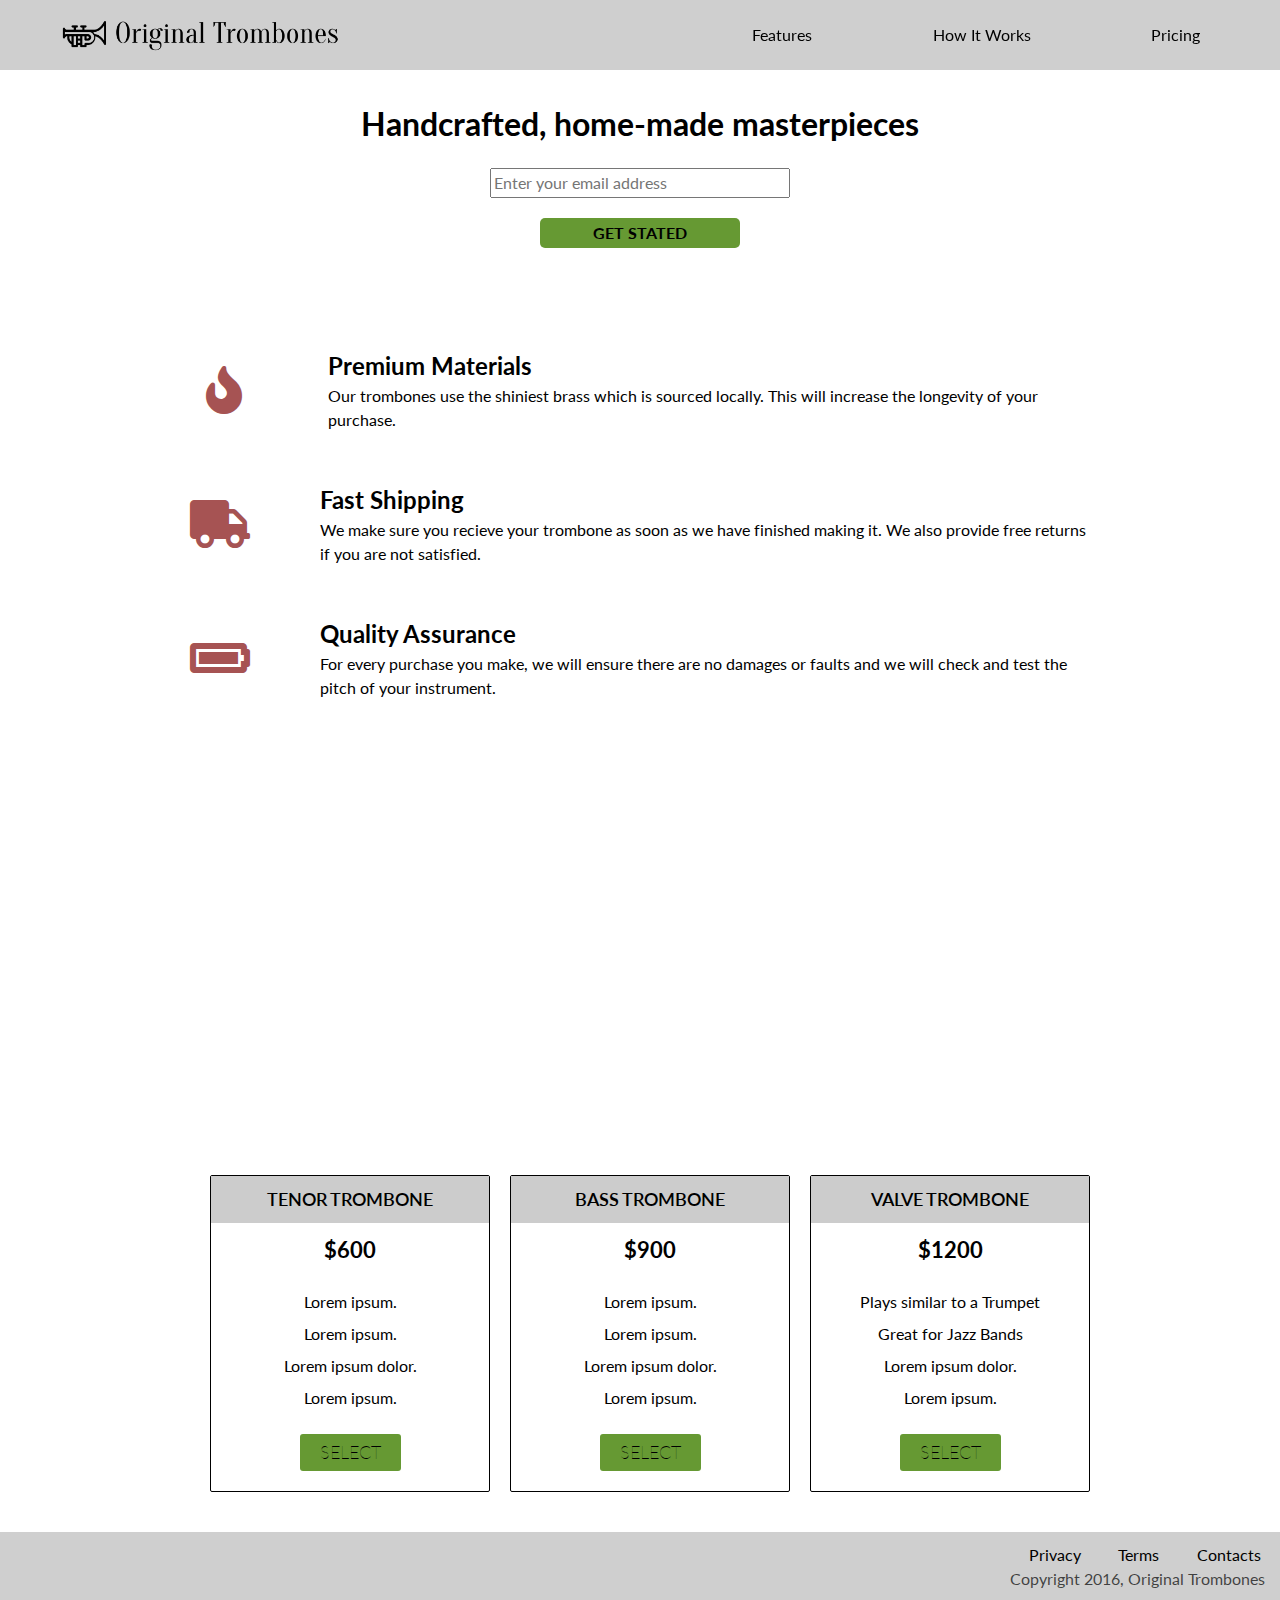
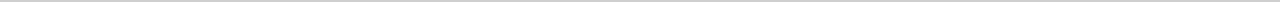
==== index.html @ e6573ab1 "fixing directory paths" ====
<!DOCTYPE html>
<html lang="en">
  <head>
    <meta charset="UTF-8"/>
    <meta name="description" content="Handcrafted, home-made masterpieces"/>
    <meta name="viewport" content="width=device-width, initial-scale=1.0"/>
    <title>Landing page</title>
    <link rel="stylesheet" href="css/style.css"/>
    <link rel="stylesheet" href="fonts/fontawesome/all.min.css"/>
    <link href="https://fonts.googleapis.com/css2?family=Lato&amp;display=swap" rel="stylesheet"/>
    <link rel="stylesheet" href="css/reset.css"/>
    <body>
      <header id="header">
        <nav class="navbar" id="nav-bar"> <img src="../images/original_trombones.png" alt="a company logo" id="header-img"/>
          <ul class="links">
            <li><a class="nav-link" href="#features">Features</a></li>
            <li><a class="nav-link" href="#how-it-work">How It Works</a></li>
            <li><a class="nav-link" href="#pricing">Pricing</a></li>
          </ul>
        </nav>
      </header>
      <main class="main_content">
        <form id="form" action="https://www.freecodecamp.com/email-submit" method="post">
          <h1>Handcrafted, home-made masterpieces</h1>
          <input type="email" id="email" name="email" placeholder="Enter your email address" required="required"/>
          <input class="btn" id="submit" type="submit" value="Get stated"/>
        </form>
        <div id="features"> 
          <section class="features-item" id="materials">
            <div class="icon"><i class="fa fa-fire fa-3x"></i></div>
            <div class="features-item-desc">
              <h2 class="features-item-header">Premium Materials</h2>
              <p class="features-item-text">
                Our trombones use the shiniest brass which is sourced locally.
                This will increase the longevity of your purchase.
              </p>
            </div>
          </section>
          <section class="features-item" id="shipping">
            <div class="icon"><i class="fa fa-truck fa-3x"></i></div>
            <div class="features-item-desc">
              <h2 class="features-item-header">Fast Shipping</h2>
              <p class="features-item-text">
                We make sure you recieve your trombone
                as soon as we have finished making it. 
                We also provide free returns if you are not satisfied.
              </p>
            </div>
          </section>
          <section class="features-item" id="assurance">
            <div class="icon"><i class="fa fa-battery-full fa-3x"></i></div>
            <div class="fateures-item-desc">
              <h2 class="features-item-header">Quality Assurance</h2>
              <p class="features-item-text">
                 For every purchase you make,
                we will ensure there are no damages or faults and we will check
                and test the pitch of your instrument.
              </p>
            </div>
          </section>
        </div>
        <div id="how-it-work">
          <iframe id="video" width="560" height="315" src="https://www.youtube.com/embed/y8Yv4pnO7qc" frameborder="0" allow="accelerometer; autoplay; clipboard-write; encrypted-media; gyroscope; picture-in-picture" allowfullscreen="allowfullscreen">  </iframe>
        </div>
        <div class="pricing" id="pricing">
          <div class="price-desc">
            <h2 class="price-desc-header">tenor trombone</h2>
            <p class="price-desc-price">$600</p>
            <ul class="price-desc-features">
              <li class="pdf-items">Lorem ipsum.</li>
              <li class="pdf-items">Lorem ipsum.</li>
              <li class="pdf-items">Lorem ipsum dolor.</li>
              <li class="pdf-items">Lorem ipsum.</li>
            </ul>
            <button class="price-desc-button" type="submit">select</button>
          </div>
          <div class="price-desc">
            <h2 class="price-desc-header">bass trombone</h2>
            <p class="price-desc-price">$900</p>
            <ul class="price-desc-features">
              <li class="pdf-items">Lorem ipsum.</li>
              <li class="pdf-items">Lorem ipsum.</li>
              <li class="pdf-items">Lorem ipsum dolor.</li>
              <li class="pdf-items">Lorem ipsum.</li>
            </ul>
            <button class="price-desc-button" type="submit">select</button>
          </div>
          <div class="price-desc">
            <h2 class="price-desc-header">valve trombone</h2>
            <p class="price-desc-price">$1200</p>
            <ul class="price-desc-features">
              <li class="pdf-items">Plays similar to a Trumpet</li>
              <li class="pdf-items">Great for Jazz Bands</li>
              <li class="pdf-items">Lorem ipsum dolor.</li>
              <li class="pdf-items">Lorem ipsum.</li>
            </ul>
            <button class="price-desc-button" type="submit">select</button>
          </div>
        </div>
      </main>
      <footer class="footer">
        <div class="contact">
          <ul class="contact-links">
            <li><a class="footer-link" href="#">Privacy</a></li>
            <li><a class="footer-link" href="#">Terms</a></li>
            <li><a class="footer-link" href="#">Contacts  </a></li>
          </ul>
          <p class="copyright">Copyright 2016, Original Trombones </p>
        </div>
      </footer>
      <script src="https://cdn.freecodecamp.org/testable-projects-fcc/v1/bundle.js"> </script>
    </body>
  </head>
</html>
---- css/style.css ----
body {
  background:  rgb(255 , 255 , 255 );
  font-family: 'Lato', sans-serif;
}

#header {
  height: 70px;
  width: 100%;
  position: fixed;
  z-index: 1000;
  top: 0;
  left: 0;
  right: 0;
  background:  rgba(204, 204, 204, 0.95);
}

.navbar {
  height: 70px;
  width: 100%;
  display: flex;
  justify-content: space-between;
  align-items: center;
  padding-left: 40px;
  padding-right: 80px;
}

.links {
  display: flex;
  justify-content: space-between;
  width: 35vw;
}

#header-img {
  height: 35px;
  width: 300px;
  margin: 0;
  padding: 0;

}

.nav-link {
  text-decoration: none;
  color: black;

}

.main_content {
  margin-top: 100px;
  width: 100vh;
  margin-left: auto;
  margin-right: auto;
}

#form {
  display: flex;
  flex-direction: column;
  align-items: center;
  margin-bottom: 100px;
}

#email {
   width: 300px;
   margin: 20px 0;
}

.btn {
  width: 200px;
  height: 30px;
  background: #669933;
  border: none ;
  border-radius: 5px;
  text-transform: uppercase;
  font-weight: bold;
}

.btn:hover {
  background: rgba(102, 153, 51, 0.7);
  transition: 0.8s linear;
}

.main_content h1 {
  text-align: center;
}

.features-item{
  display: flex;
  flex-direction: row;
  margin-bottom: 50px;
}

.icon {
  color: #A65353;
  display: flex;
  align-items: center;
  justify-content: center;
  width: 70px;
  margin-right: 70px;
}

#how-it-work {
  display: flex;
  justify-content: center;
  margin-top: 80px;
}

#pricing {
  margin-top: 80px;
  display: flex;
  justify-content: space-between;
}

.price-desc {
  border: solid black 1px;
  border-radius: 2px;
  width: 33vh;
  margin-left: 20px;
}

#pricing{
  text-align: center;
  margin-bottom: 40px;
}

#pricing h2 {
  background:   rgb(204, 204, 204);
  text-transform: uppercase;
  font-size: 18px;
  font-weight: 600;
  padding: 10px 0;
}

#pricing p {
  font-size: 22px;
  font-weight: bold;
  margin-top: 10px;
}

#pricing ul {
  margin: 20px 0;
  line-height: 2;
}

#pricing .price-desc-button {
  border: none;
  background: #669933;
  border-radius: 3px;
  margin-bottom: 20px;
  padding: 5px 20px;
  text-transform: uppercase;
  font-size: 18px;
  font-weight: lighter;
}

#pricing .price-desc-button:hover {
  background: rgba(102, 153, 51, 0.7);
  transition: 0.8s linear;
}

.footer {
  height: 70px;
  width: 100%;
  background:  rgba(204, 204, 204, 0.95);
  margin: 0;
  display: flex;
  justify-content: flex-end;
}

.contact {
  display: flex;
  flex-direction: column;
  justify-content: center;
  width: 30vh;
  height: 100%;
}

.contact-links {
  display: flex;
  flex-direction: row;
  justify-content: space-around;
}

.footer-link {
  text-decoration: none;
  color: black;
}

.copyright {
  color: rgba(0, 0, 0, 0.7);
}
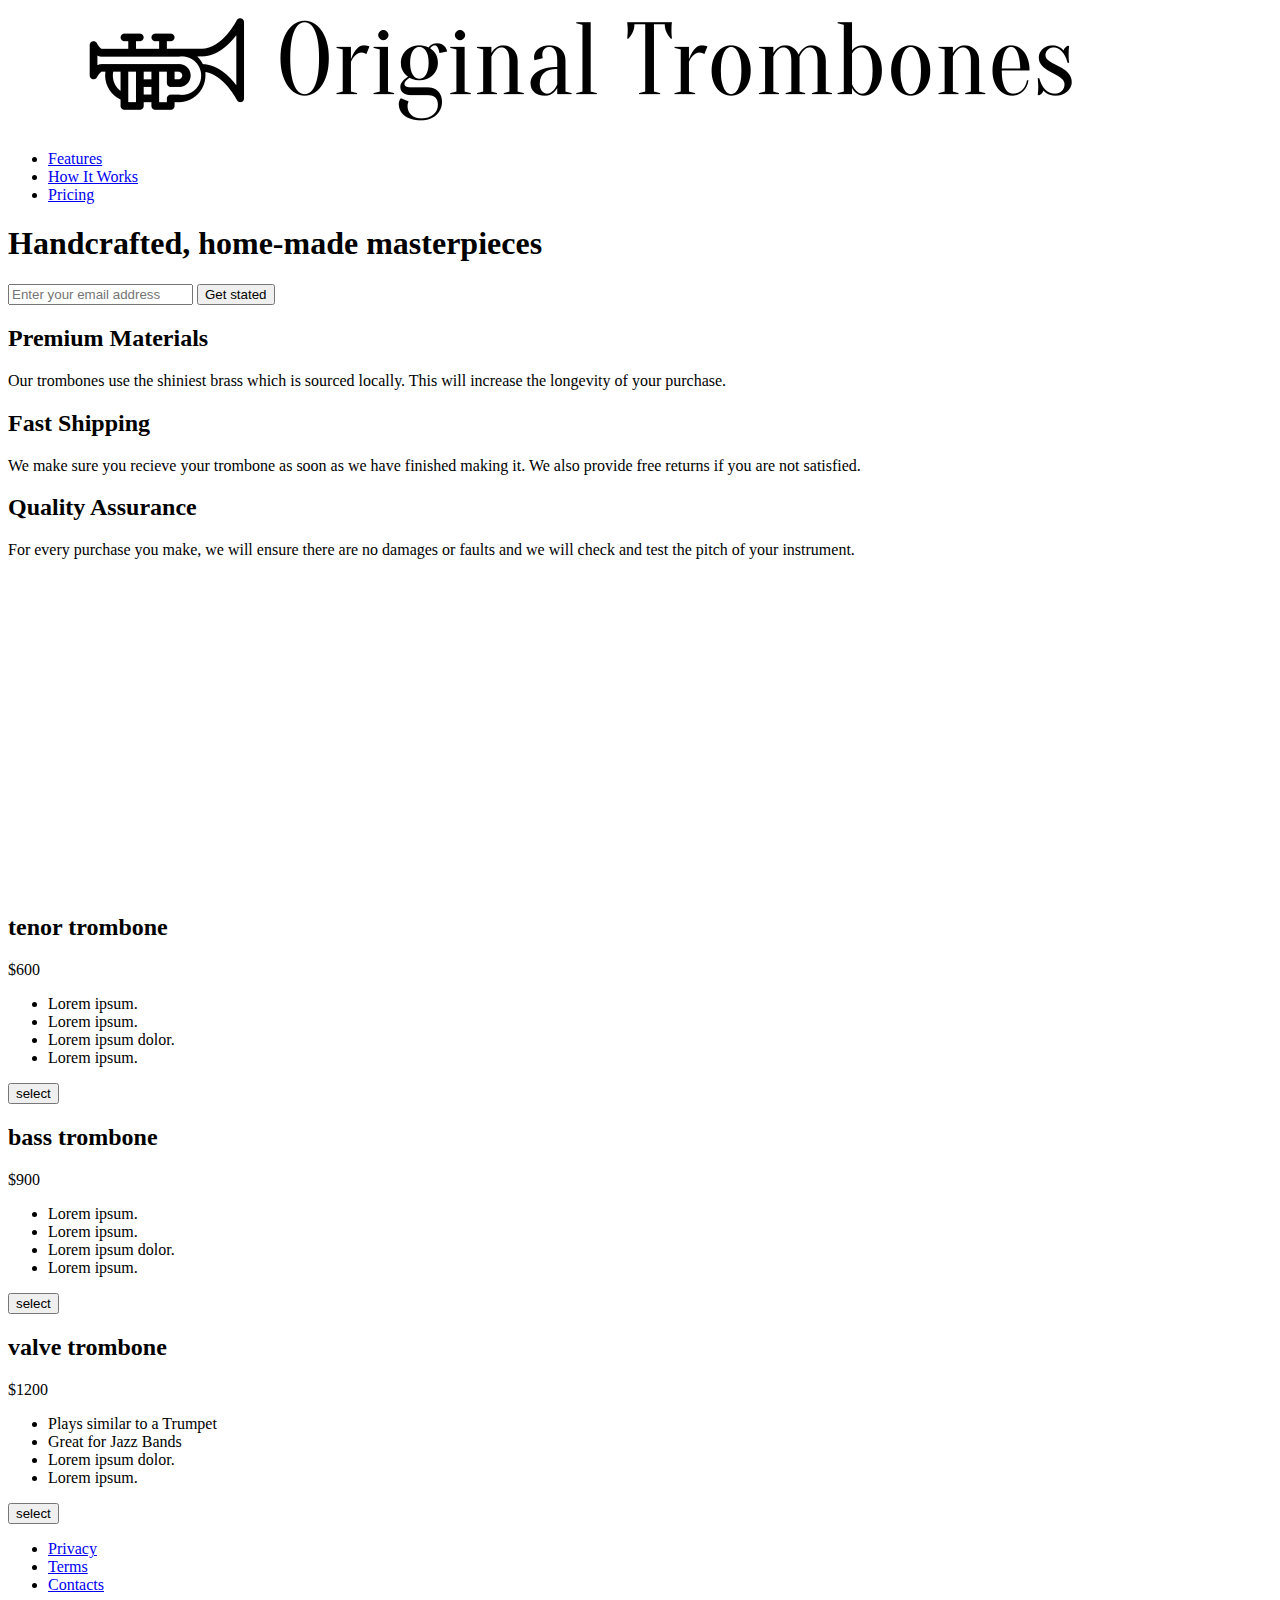
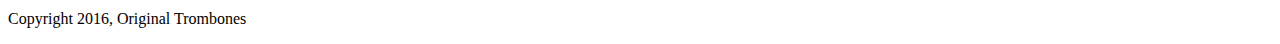
==== commit 8c91b4b8: "adding landing-page to the paht for css files" ====
--- a/index.html
+++ b/index.html
@@ -5,10 +5,10 @@
     <meta name="description" content="Handcrafted, home-made masterpieces"/>
     <meta name="viewport" content="width=device-width, initial-scale=1.0"/>
     <title>Landing page</title>
-    <link rel="stylesheet" href="css/style.css"/>
-    <link rel="stylesheet" href="fonts/fontawesome/all.min.css"/>
+    <link rel="stylesheet" href="landing-page/css/style.css"/>
+    <link rel="stylesheet" href="landing-page/fonts/fontawesome/all.min.css"/>
     <link href="https://fonts.googleapis.com/css2?family=Lato&amp;display=swap" rel="stylesheet"/>
-    <link rel="stylesheet" href="css/reset.css"/>
+    <link rel="stylesheet" href="landing-page/css/reset.css"/>
     <body>
       <header id="header">
         <nav class="navbar" id="nav-bar"> <img src="../images/original_trombones.png" alt="a company logo" id="header-img"/>
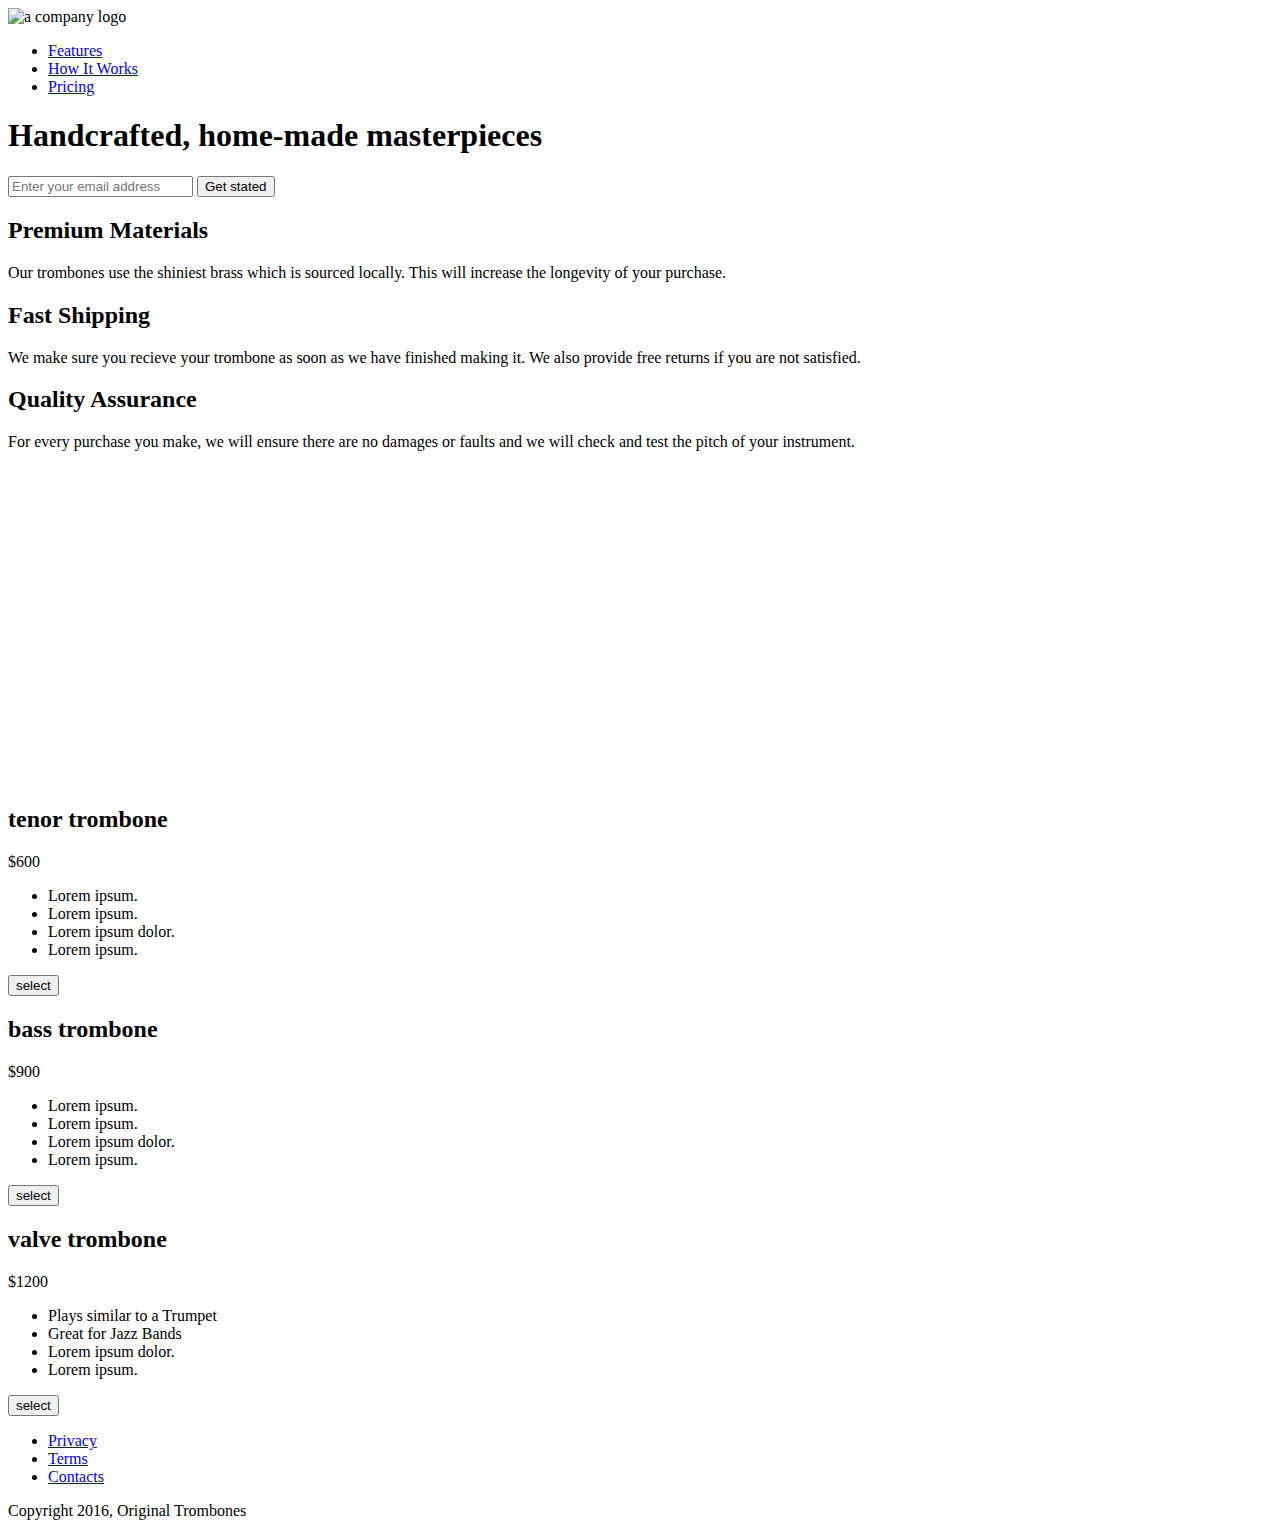
==== commit b3664631: "adding landing-page to the paht for img files" ====
--- a/index.html
+++ b/index.html
@@ -11,7 +11,7 @@
     <link rel="stylesheet" href="landing-page/css/reset.css"/>
     <body>
       <header id="header">
-        <nav class="navbar" id="nav-bar"> <img src="../images/original_trombones.png" alt="a company logo" id="header-img"/>
+        <nav class="navbar" id="nav-bar"> <img src="landing-page/images/original_trombones.png" alt="a company logo" id="header-img"/>
           <ul class="links">
             <li><a class="nav-link" href="#features">Features</a></li>
             <li><a class="nav-link" href="#how-it-work">How It Works</a></li>
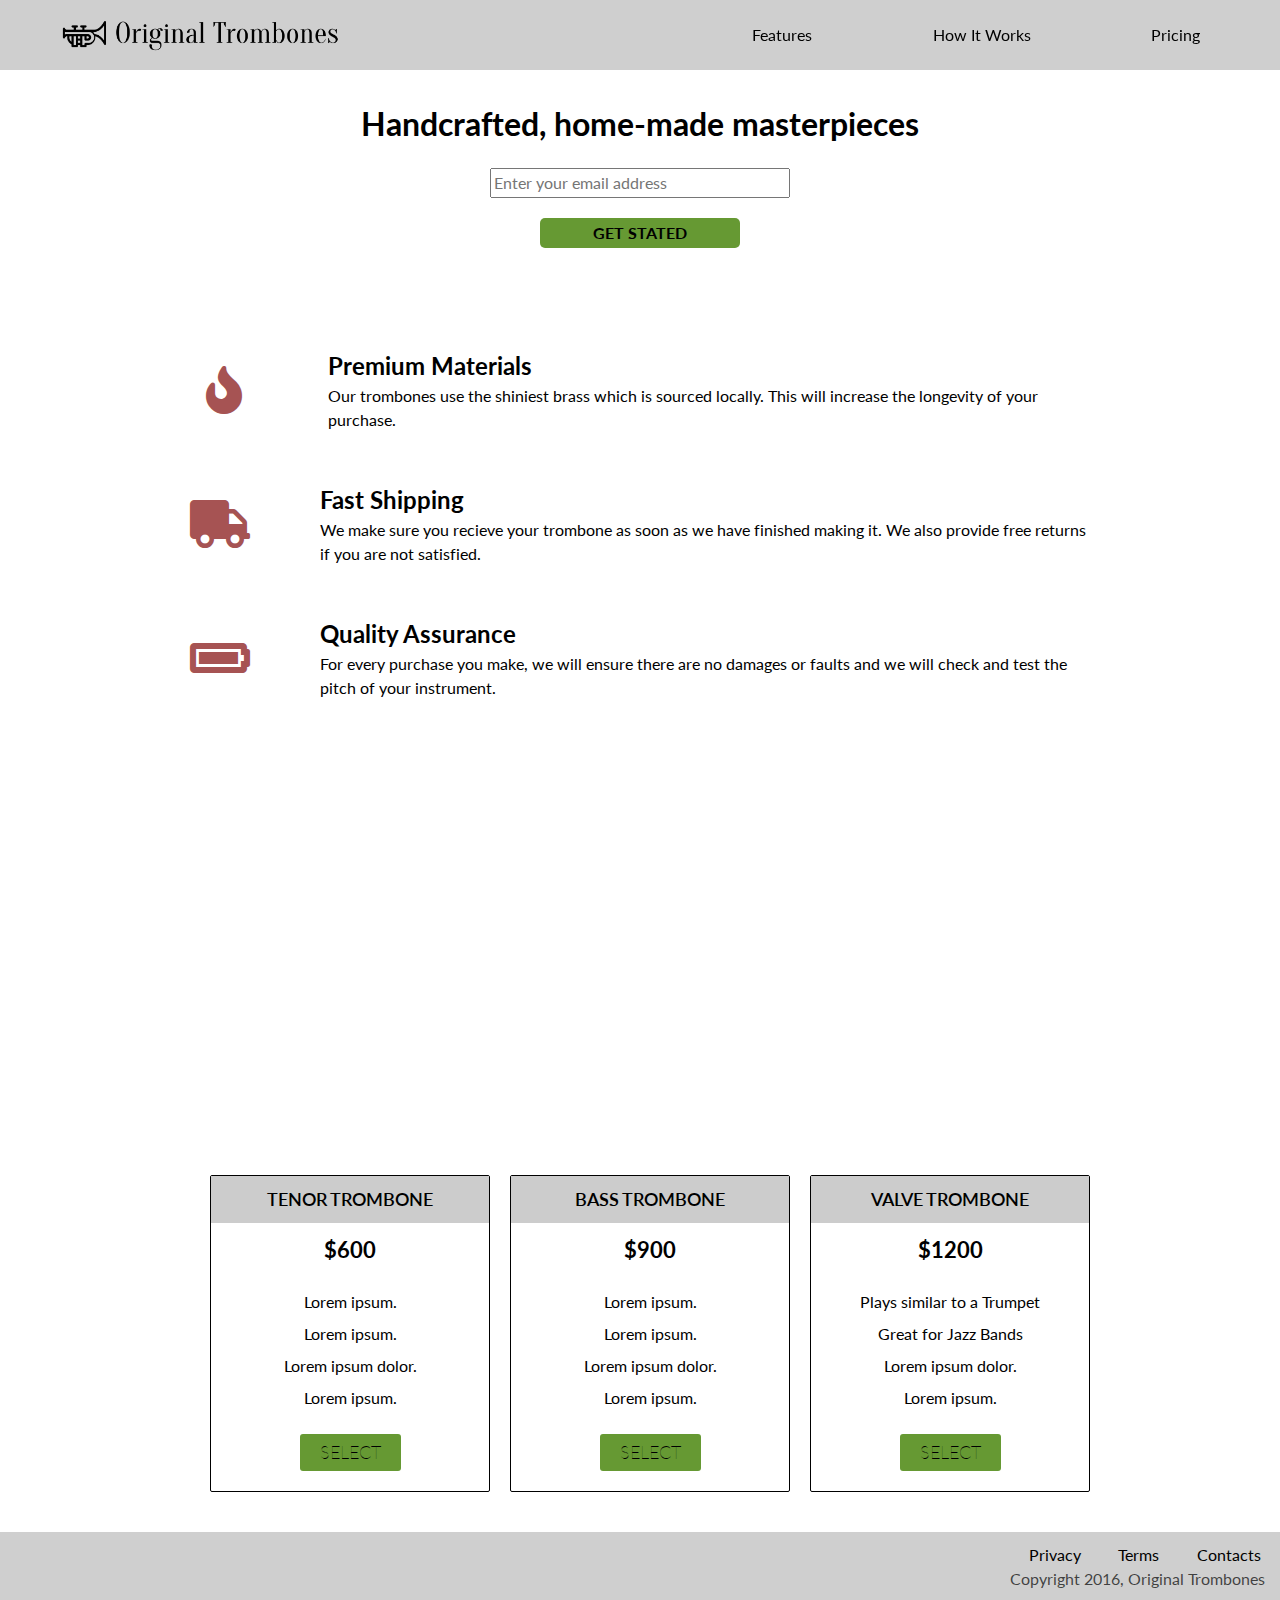
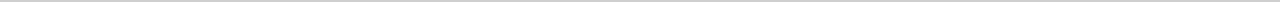
==== commit 06b6fab2: "Cancel path changes for files" ====
--- a/index.html
+++ b/index.html
@@ -5,13 +5,13 @@
     <meta name="description" content="Handcrafted, home-made masterpieces"/>
     <meta name="viewport" content="width=device-width, initial-scale=1.0"/>
     <title>Landing page</title>
-    <link rel="stylesheet" href="landing-page/css/style.css"/>
-    <link rel="stylesheet" href="landing-page/fonts/fontawesome/all.min.css"/>
+    <link rel="stylesheet" href="css/style.css"/>
+    <link rel="stylesheet" href="fonts/fontawesome/all.min.css"/>
     <link href="https://fonts.googleapis.com/css2?family=Lato&amp;display=swap" rel="stylesheet"/>
-    <link rel="stylesheet" href="landing-page/css/reset.css"/>
+    <link rel="stylesheet" href="css/reset.css"/>
     <body>
       <header id="header">
-        <nav class="navbar" id="nav-bar"> <img src="landing-page/images/original_trombones.png" alt="a company logo" id="header-img"/>
+        <nav class="navbar" id="nav-bar"> <img src="images/original_trombones.png" alt="a company logo" id="header-img"/>
           <ul class="links">
             <li><a class="nav-link" href="#features">Features</a></li>
             <li><a class="nav-link" href="#how-it-work">How It Works</a></li>
--- a/css/style.css
+++ b/css/style.css
@@ -0,0 +1,190 @@
+body {
+  background:  rgb(255 , 255 , 255 );
+  font-family: 'Lato', sans-serif;
+}
+
+#header {
+  height: 70px;
+  width: 100%;
+  position: fixed;
+  z-index: 1000;
+  top: 0;
+  left: 0;
+  right: 0;
+  background:  rgba(204, 204, 204, 0.95);
+}
+
+.navbar {
+  height: 70px;
+  width: 100%;
+  display: flex;
+  justify-content: space-between;
+  align-items: center;
+  padding-left: 40px;
+  padding-right: 80px;
+}
+
+.links {
+  display: flex;
+  justify-content: space-between;
+  width: 35vw;
+}
+
+#header-img {
+  height: 35px;
+  width: 300px;
+  margin: 0;
+  padding: 0;
+
+}
+
+.nav-link {
+  text-decoration: none;
+  color: black;
+
+}
+
+.main_content {
+  margin-top: 100px;
+  width: 100vh;
+  margin-left: auto;
+  margin-right: auto;
+}
+
+#form {
+  display: flex;
+  flex-direction: column;
+  align-items: center;
+  margin-bottom: 100px;
+}
+
+#email {
+   width: 300px;
+   margin: 20px 0;
+}
+
+.btn {
+  width: 200px;
+  height: 30px;
+  background: #669933;
+  border: none ;
+  border-radius: 5px;
+  text-transform: uppercase;
+  font-weight: bold;
+}
+
+.btn:hover {
+  background: rgba(102, 153, 51, 0.7);
+  transition: 0.8s linear;
+}
+
+.main_content h1 {
+  text-align: center;
+}
+
+.features-item{
+  display: flex;
+  flex-direction: row;
+  margin-bottom: 50px;
+}
+
+.icon {
+  color: #A65353;
+  display: flex;
+  align-items: center;
+  justify-content: center;
+  width: 70px;
+  margin-right: 70px;
+}
+
+#how-it-work {
+  display: flex;
+  justify-content: center;
+  margin-top: 80px;
+}
+
+#pricing {
+  margin-top: 80px;
+  display: flex;
+  justify-content: space-between;
+}
+
+.price-desc {
+  border: solid black 1px;
+  border-radius: 2px;
+  width: 33vh;
+  margin-left: 20px;
+}
+
+#pricing{
+  text-align: center;
+  margin-bottom: 40px;
+}
+
+#pricing h2 {
+  background:   rgb(204, 204, 204);
+  text-transform: uppercase;
+  font-size: 18px;
+  font-weight: 600;
+  padding: 10px 0;
+}
+
+#pricing p {
+  font-size: 22px;
+  font-weight: bold;
+  margin-top: 10px;
+}
+
+#pricing ul {
+  margin: 20px 0;
+  line-height: 2;
+}
+
+#pricing .price-desc-button {
+  border: none;
+  background: #669933;
+  border-radius: 3px;
+  margin-bottom: 20px;
+  padding: 5px 20px;
+  text-transform: uppercase;
+  font-size: 18px;
+  font-weight: lighter;
+}
+
+#pricing .price-desc-button:hover {
+  background: rgba(102, 153, 51, 0.7);
+  transition: 0.8s linear;
+}
+
+.footer {
+  height: 70px;
+  width: 100%;
+  background:  rgba(204, 204, 204, 0.95);
+  margin: 0;
+  display: flex;
+  justify-content: flex-end;
+}
+
+.contact {
+  display: flex;
+  flex-direction: column;
+  justify-content: center;
+  width: 30vh;
+  height: 100%;
+}
+
+.contact-links {
+  display: flex;
+  flex-direction: row;
+  justify-content: space-around;
+}
+
+.footer-link {
+  text-decoration: none;
+  color: black;
+}
+
+.copyright {
+  color: rgba(0, 0, 0, 0.7);
+}
+
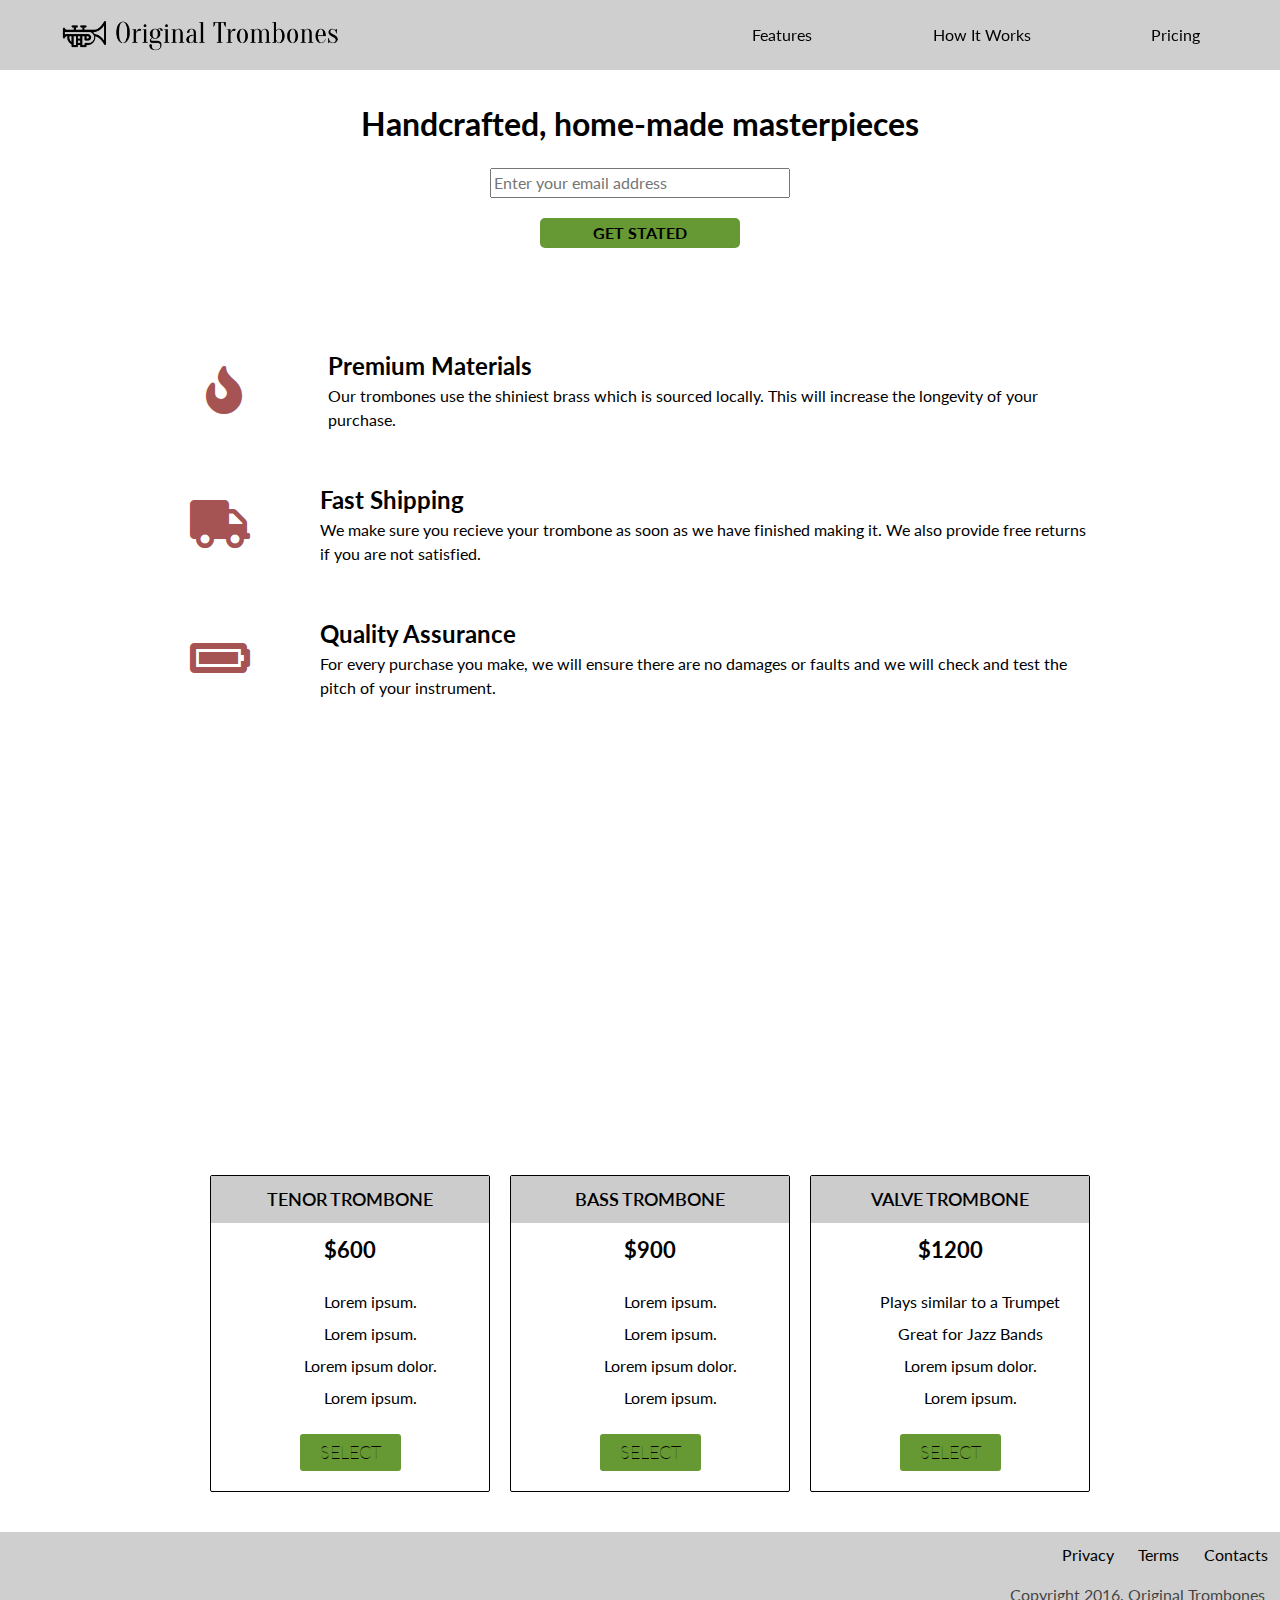
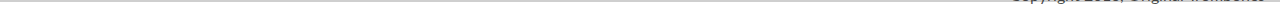
==== commit 07fcf1ef: "adding media queries that change the position of elements in the navbar" ====
--- a/index.html
+++ b/index.html
@@ -5,110 +5,111 @@
     <meta name="description" content="Handcrafted, home-made masterpieces"/>
     <meta name="viewport" content="width=device-width, initial-scale=1.0"/>
     <title>Landing page</title>
+    <link rel="stylesheet" href="css/reset.css"/>
     <link rel="stylesheet" href="css/style.css"/>
     <link rel="stylesheet" href="fonts/fontawesome/all.min.css"/>
     <link href="https://fonts.googleapis.com/css2?family=Lato&amp;display=swap" rel="stylesheet"/>
-    <link rel="stylesheet" href="css/reset.css"/>
     <body>
-      <header id="header">
-        <nav class="navbar" id="nav-bar"> <img src="images/original_trombones.png" alt="a company logo" id="header-img"/>
-          <ul class="links">
-            <li><a class="nav-link" href="#features">Features</a></li>
-            <li><a class="nav-link" href="#how-it-work">How It Works</a></li>
-            <li><a class="nav-link" href="#pricing">Pricing</a></li>
-          </ul>
-        </nav>
-      </header>
-      <main class="main_content">
-        <form id="form" action="https://www.freecodecamp.com/email-submit" method="post">
-          <h1>Handcrafted, home-made masterpieces</h1>
-          <input type="email" id="email" name="email" placeholder="Enter your email address" required="required"/>
-          <input class="btn" id="submit" type="submit" value="Get stated"/>
-        </form>
-        <div id="features"> 
-          <section class="features-item" id="materials">
-            <div class="icon"><i class="fa fa-fire fa-3x"></i></div>
-            <div class="features-item-desc">
-              <h2 class="features-item-header">Premium Materials</h2>
-              <p class="features-item-text">
-                Our trombones use the shiniest brass which is sourced locally.
-                This will increase the longevity of your purchase.
-              </p>
+      <div class="container">
+        <header id="header">
+          <nav class="navbar" id="nav-bar"> <img src="images/original_trombones.png" alt="a company logo" id="header-img"/>
+            <ul class="links">
+              <li><a class="nav-link" href="#features">Features</a></li>
+              <li><a class="nav-link" href="#how-it-work">How It Works</a></li>
+              <li><a class="nav-link" href="#pricing">Pricing</a></li>
+            </ul>
+          </nav>
+        </header>
+        <main class="main_content">
+          <form id="form" action="https://www.freecodecamp.com/email-submit" method="post">
+            <h1>Handcrafted, home-made masterpieces</h1>
+            <input type="email" id="email" name="email" placeholder="Enter your email address" required="required"/>
+            <input class="btn" id="submit" type="submit" value="Get stated"/>
+          </form>
+          <div id="features"> 
+            <section class="features-item" id="materials">
+              <div class="icon"><i class="fa fa-fire fa-3x"></i></div>
+              <div class="features-item-desc">
+                <h2 class="features-item-header">Premium Materials</h2>
+                <p class="features-item-text">
+                  Our trombones use the shiniest brass which is sourced locally.
+                  This will increase the longevity of your purchase.
+                </p>
+              </div>
+            </section>
+            <section class="features-item" id="shipping">
+              <div class="icon"><i class="fa fa-truck fa-3x"></i></div>
+              <div class="features-item-desc">
+                <h2 class="features-item-header">Fast Shipping</h2>
+                <p class="features-item-text">
+                  We make sure you recieve your trombone
+                  as soon as we have finished making it. 
+                  We also provide free returns if you are not satisfied.
+                </p>
+              </div>
+            </section>
+            <section class="features-item" id="assurance">
+              <div class="icon"><i class="fa fa-battery-full fa-3x"></i></div>
+              <div class="fateures-item-desc">
+                <h2 class="features-item-header">Quality Assurance</h2>
+                <p class="features-item-text">
+                   For every purchase you make,
+                  we will ensure there are no damages or faults and we will check
+                  and test the pitch of your instrument.
+                </p>
+              </div>
+            </section>
+          </div>
+          <div id="how-it-work">
+            <iframe id="video" width="560" height="315" src="https://www.youtube.com/embed/y8Yv4pnO7qc" frameborder="0" allow="accelerometer; autoplay; clipboard-write; encrypted-media; gyroscope; picture-in-picture" allowfullscreen="allowfullscreen">  </iframe>
+          </div>
+          <div class="pricing" id="pricing">
+            <div class="price-desc">
+              <h2 class="price-desc-header">tenor trombone</h2>
+              <p class="price-desc-price">$600</p>
+              <ul class="price-desc-features">
+                <li class="pdf-items">Lorem ipsum.</li>
+                <li class="pdf-items">Lorem ipsum.</li>
+                <li class="pdf-items">Lorem ipsum dolor.</li>
+                <li class="pdf-items">Lorem ipsum.</li>
+              </ul>
+              <button class="price-desc-button" type="submit">select</button>
             </div>
-          </section>
-          <section class="features-item" id="shipping">
-            <div class="icon"><i class="fa fa-truck fa-3x"></i></div>
-            <div class="features-item-desc">
-              <h2 class="features-item-header">Fast Shipping</h2>
-              <p class="features-item-text">
-                We make sure you recieve your trombone
-                as soon as we have finished making it. 
-                We also provide free returns if you are not satisfied.
-              </p>
+            <div class="price-desc">
+              <h2 class="price-desc-header">bass trombone</h2>
+              <p class="price-desc-price">$900</p>
+              <ul class="price-desc-features">
+                <li class="pdf-items">Lorem ipsum.</li>
+                <li class="pdf-items">Lorem ipsum.</li>
+                <li class="pdf-items">Lorem ipsum dolor.</li>
+                <li class="pdf-items">Lorem ipsum.</li>
+              </ul>
+              <button class="price-desc-button" type="submit">select</button>
             </div>
-          </section>
-          <section class="features-item" id="assurance">
-            <div class="icon"><i class="fa fa-battery-full fa-3x"></i></div>
-            <div class="fateures-item-desc">
-              <h2 class="features-item-header">Quality Assurance</h2>
-              <p class="features-item-text">
-                 For every purchase you make,
-                we will ensure there are no damages or faults and we will check
-                and test the pitch of your instrument.
-              </p>
+            <div class="price-desc">
+              <h2 class="price-desc-header">valve trombone</h2>
+              <p class="price-desc-price">$1200</p>
+              <ul class="price-desc-features">
+                <li class="pdf-items">Plays similar to a Trumpet</li>
+                <li class="pdf-items">Great for Jazz Bands</li>
+                <li class="pdf-items">Lorem ipsum dolor.</li>
+                <li class="pdf-items">Lorem ipsum.</li>
+              </ul>
+              <button class="price-desc-button" type="submit">select</button>
             </div>
-          </section>
-        </div>
-        <div id="how-it-work">
-          <iframe id="video" width="560" height="315" src="https://www.youtube.com/embed/y8Yv4pnO7qc" frameborder="0" allow="accelerometer; autoplay; clipboard-write; encrypted-media; gyroscope; picture-in-picture" allowfullscreen="allowfullscreen">  </iframe>
-        </div>
-        <div class="pricing" id="pricing">
-          <div class="price-desc">
-            <h2 class="price-desc-header">tenor trombone</h2>
-            <p class="price-desc-price">$600</p>
-            <ul class="price-desc-features">
-              <li class="pdf-items">Lorem ipsum.</li>
-              <li class="pdf-items">Lorem ipsum.</li>
-              <li class="pdf-items">Lorem ipsum dolor.</li>
-              <li class="pdf-items">Lorem ipsum.</li>
+          </div>
+        </main>
+        <footer class="footer">
+          <div class="contact">
+            <ul class="contact-links">
+              <li><a class="footer-link" href="#">Privacy</a></li>
+              <li><a class="footer-link" href="#">Terms</a></li>
+              <li><a class="footer-link" href="#">Contacts  </a></li>
             </ul>
-            <button class="price-desc-button" type="submit">select</button>
+            <p class="copyright">Copyright 2016, Original Trombones </p>
           </div>
-          <div class="price-desc">
-            <h2 class="price-desc-header">bass trombone</h2>
-            <p class="price-desc-price">$900</p>
-            <ul class="price-desc-features">
-              <li class="pdf-items">Lorem ipsum.</li>
-              <li class="pdf-items">Lorem ipsum.</li>
-              <li class="pdf-items">Lorem ipsum dolor.</li>
-              <li class="pdf-items">Lorem ipsum.</li>
-            </ul>
-            <button class="price-desc-button" type="submit">select</button>
-          </div>
-          <div class="price-desc">
-            <h2 class="price-desc-header">valve trombone</h2>
-            <p class="price-desc-price">$1200</p>
-            <ul class="price-desc-features">
-              <li class="pdf-items">Plays similar to a Trumpet</li>
-              <li class="pdf-items">Great for Jazz Bands</li>
-              <li class="pdf-items">Lorem ipsum dolor.</li>
-              <li class="pdf-items">Lorem ipsum.</li>
-            </ul>
-            <button class="price-desc-button" type="submit">select</button>
-          </div>
-        </div>
-      </main>
-      <footer class="footer">
-        <div class="contact">
-          <ul class="contact-links">
-            <li><a class="footer-link" href="#">Privacy</a></li>
-            <li><a class="footer-link" href="#">Terms</a></li>
-            <li><a class="footer-link" href="#">Contacts  </a></li>
-          </ul>
-          <p class="copyright">Copyright 2016, Original Trombones </p>
-        </div>
-      </footer>
-      <script src="https://cdn.freecodecamp.org/testable-projects-fcc/v1/bundle.js"> </script>
+        </footer>
+      </div>
     </body>
   </head>
 </html>--- a/css/style.css
+++ b/css/style.css
@@ -24,10 +24,16 @@
   padding-right: 80px;
 }
 
+@media (max-width: 800px) {
+  .navbar {padding-left: 5px;
+            padding-right: 10px;}
+}
+
 .links {
   display: flex;
   justify-content: space-between;
   width: 35vw;
+  padding: 0;
 }
 
 #header-img {
@@ -37,6 +43,19 @@
   padding: 0;
 
 }
+
+@media (max-width: 600px) {
+  .navbar, .links {flex-direction: column;
+                   align-items: flex-start;
+                   }
+  #header {height: 150px;}
+
+  .links {padding-left: 40px;}
+
+  #header-img {margin-top: 20px;
+                padding-left:20px}
+}
+
 
 .nav-link {
   text-decoration: none;
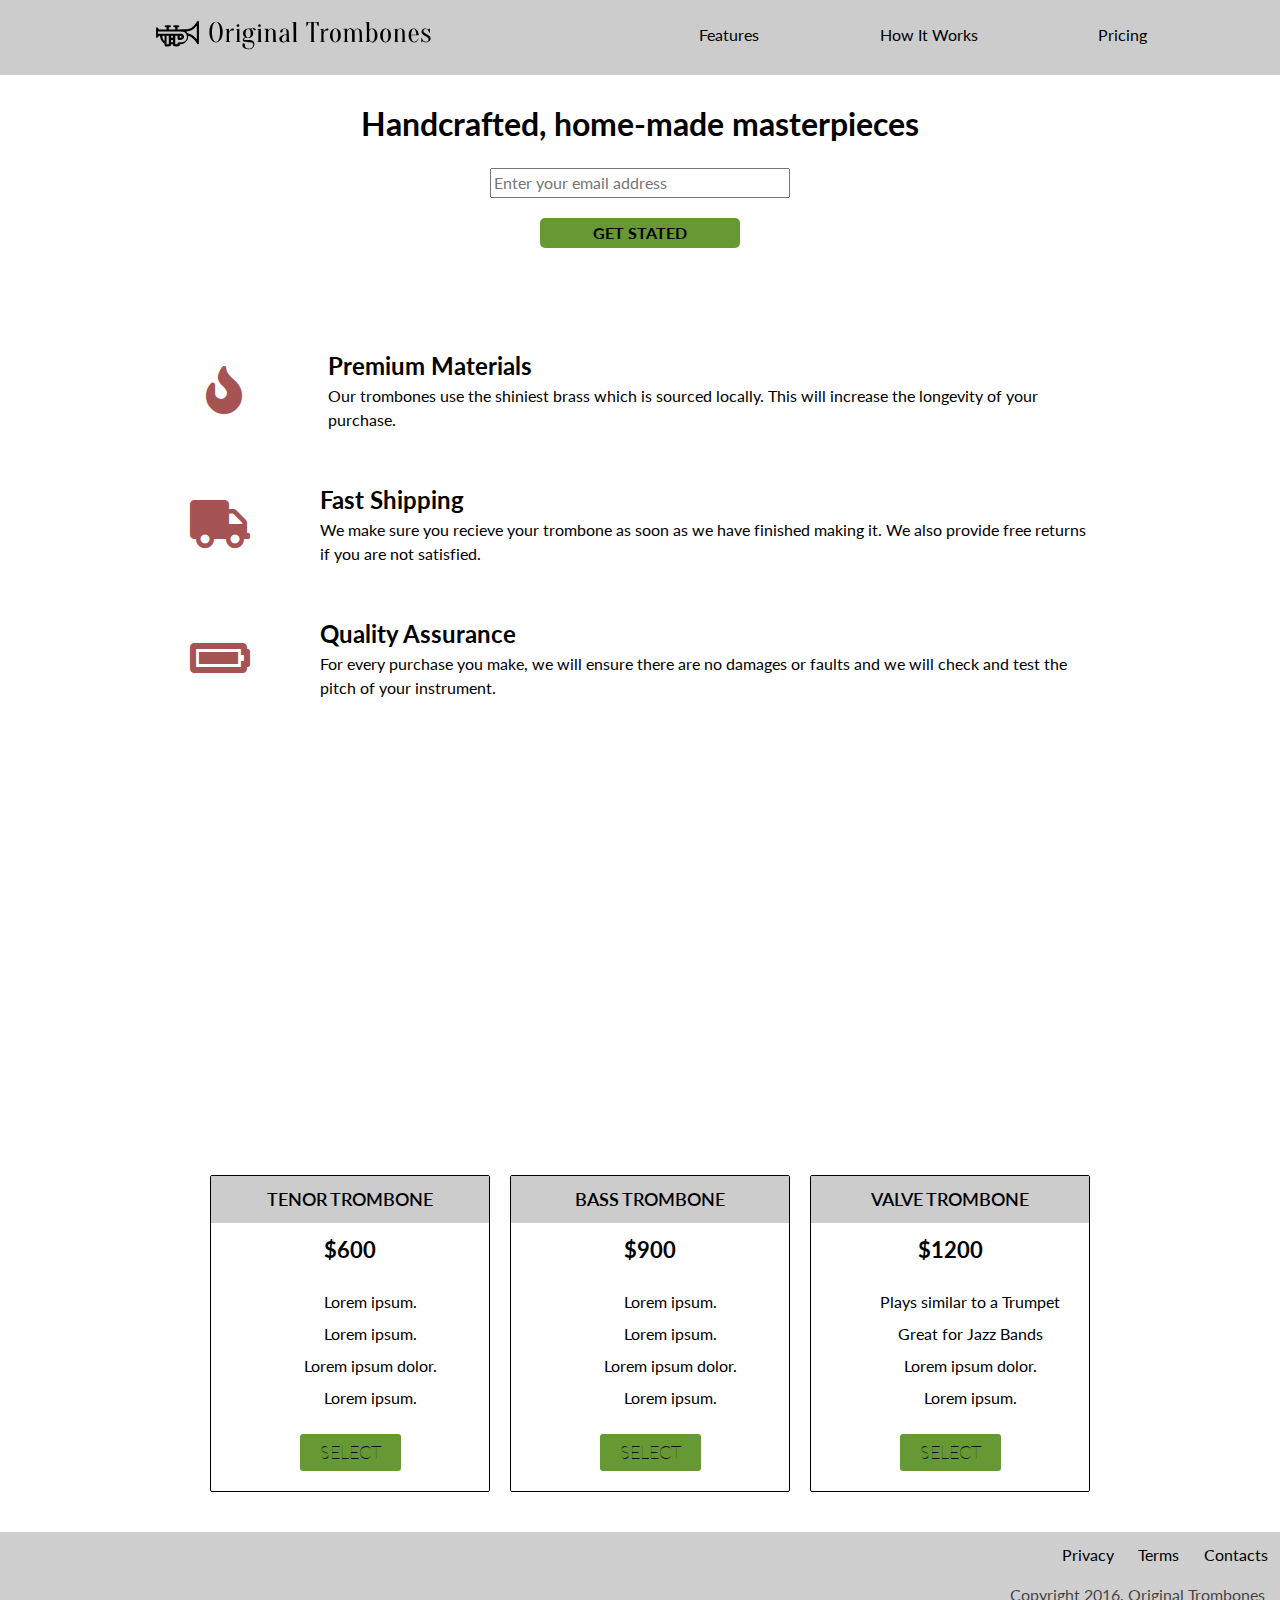
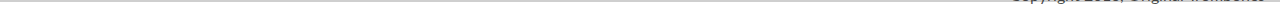
==== commit d934e72b: "made the navigation bar adaptive" ====
--- a/index.html
+++ b/index.html
@@ -12,7 +12,7 @@
     <body>
       <div class="container">
         <header id="header">
-          <nav class="navbar" id="nav-bar"> <img src="images/original_trombones.png" alt="a company logo" id="header-img"/>
+          <nav class="navbar" id="nav-bar"> <img src="images/original_trombones.svg" alt="a company logo" id="header-img"/>
             <ul class="links">
               <li><a class="nav-link" href="#features">Features</a></li>
               <li><a class="nav-link" href="#how-it-work">How It Works</a></li>
--- a/css/style.css
+++ b/css/style.css
@@ -4,56 +4,40 @@
 }
 
 #header {
-  height: 70px;
+  min-height: 75px;
   width: 100%;
   position: fixed;
   z-index: 1000;
   top: 0;
   left: 0;
   right: 0;
-  background:  rgba(204, 204, 204, 0.95);
-}
+  background:  rgba(204, 204, 204);
+
+}
+
 
 .navbar {
   height: 70px;
   width: 100%;
   display: flex;
+  justify-content: space-around;
+  align-items: center;
+}
+
+
+.links {
+  display: flex;
   justify-content: space-between;
-  align-items: center;
-  padding-left: 40px;
-  padding-right: 80px;
-}
-
-@media (max-width: 800px) {
-  .navbar {padding-left: 5px;
-            padding-right: 10px;}
-}
-
-.links {
-  display: flex;
-  justify-content: space-between;
+  flex-wrap: wrap;
   width: 35vw;
   padding: 0;
 }
 
+
+
 #header-img {
-  height: 35px;
-  width: 300px;
-  margin: 0;
-  padding: 0;
-
-}
-
-@media (max-width: 600px) {
-  .navbar, .links {flex-direction: column;
-                   align-items: flex-start;
-                   }
-  #header {height: 150px;}
-
-  .links {padding-left: 40px;}
-
-  #header-img {margin-top: 20px;
-                padding-left:20px}
+width: 300px;
+height: auto;
 }
 
 
@@ -61,6 +45,33 @@
   text-decoration: none;
   color: black;
 
+}
+
+@media screen and (max-width: 598px){
+  .navbar {
+    height: 90px;
+    width: 100%;
+    display: flex;
+    flex-direction: column;
+    padding: 0;
+    margin: 0;
+  }
+  
+  
+  .links {
+    display: flex;
+    justify-content: space-around;
+    flex-wrap: wrap;
+    width: 100%;
+    padding: 0;
+  }
+
+  #header-img {
+    width: 300px;
+    margin: auto;
+    padding-top: 5px;
+    }
+  
 }
 
 .main_content {
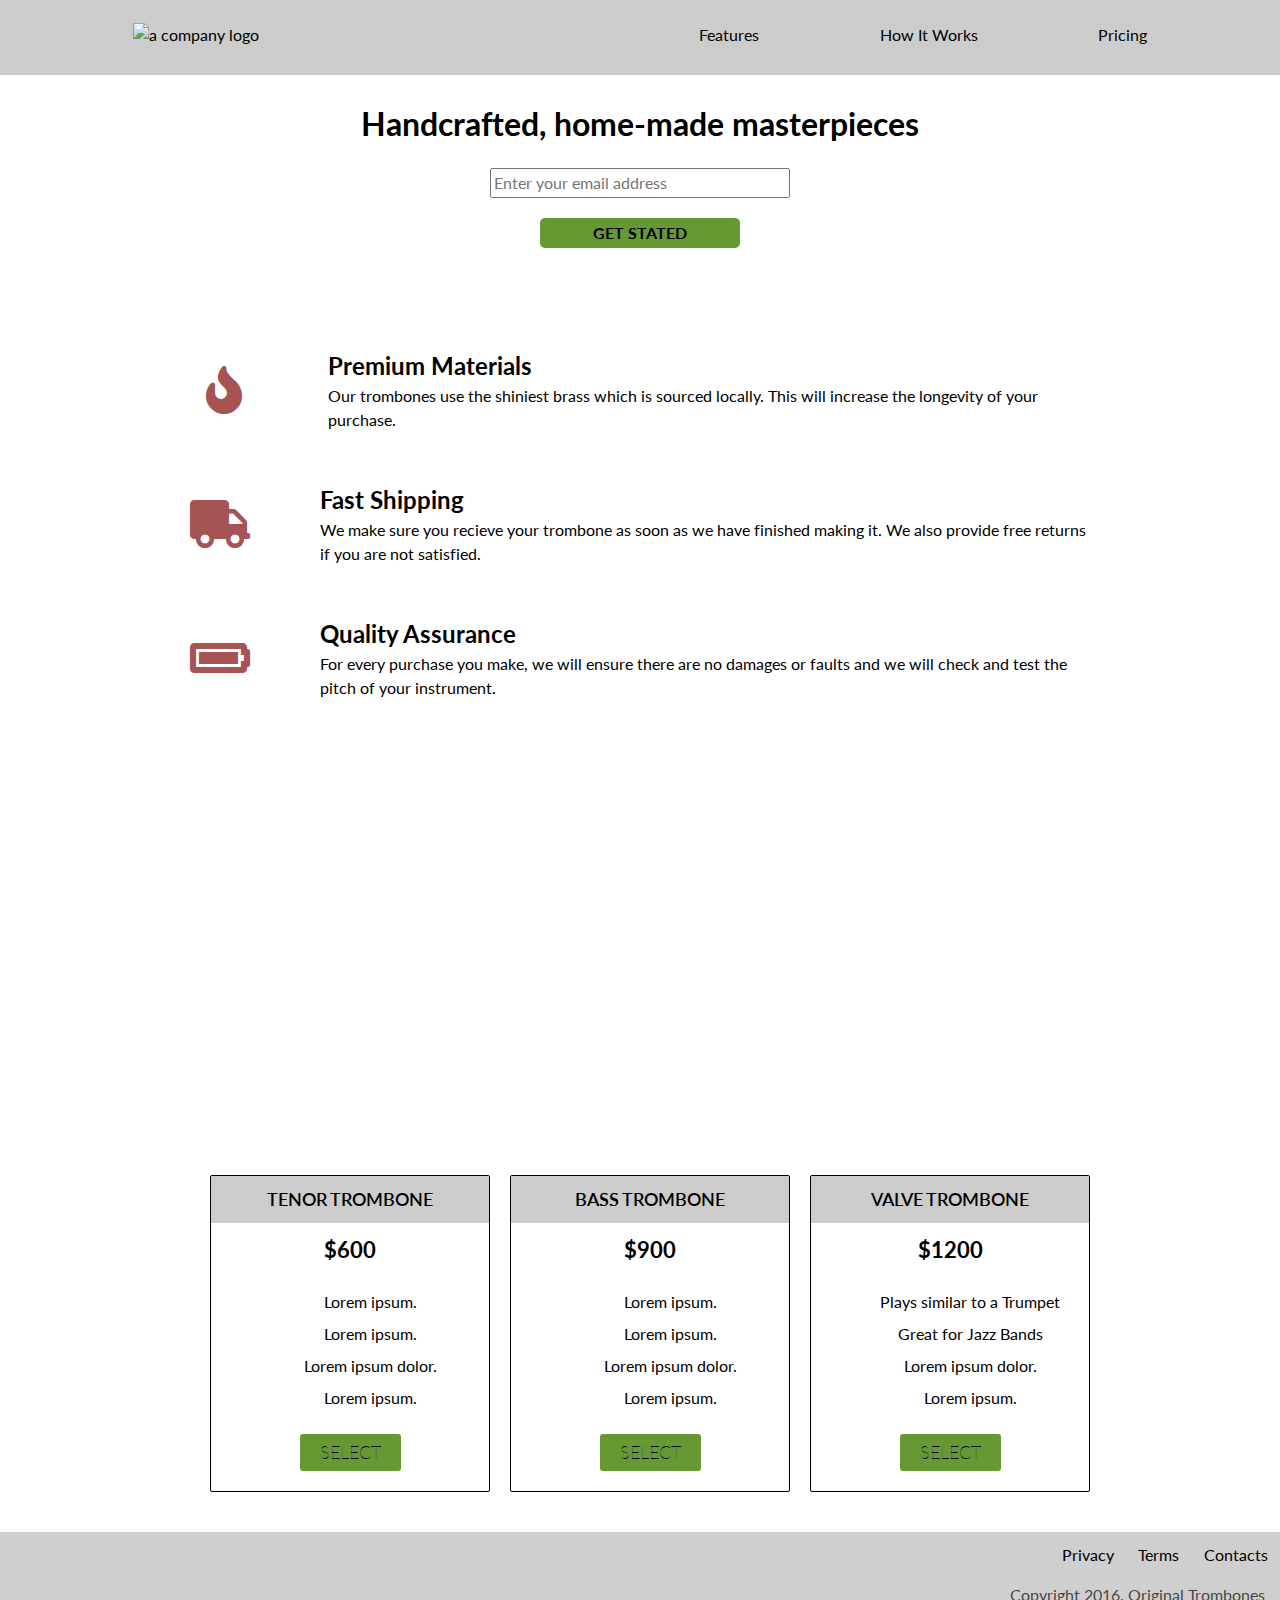
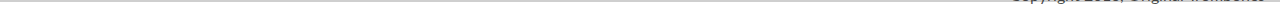
==== commit 16a8b98d: "correcting the main section styles" ====
--- a/index.html
+++ b/index.html
@@ -12,7 +12,7 @@
     <body>
       <div class="container">
         <header id="header">
-          <nav class="navbar" id="nav-bar"> <img src="images/original_trombones.svg" alt="a company logo" id="header-img"/>
+          <nav class="navbar" id="nav-bar"> <img src="images/original_trombones.png" alt="a company logo" id="header-img"/>
             <ul class="links">
               <li><a class="nav-link" href="#features">Features</a></li>
               <li><a class="nav-link" href="#how-it-work">How It Works</a></li>
--- a/css/style.css
+++ b/css/style.css
@@ -81,6 +81,17 @@
   margin-right: auto;
 }
 
+@media screen and (max-width: 598px){
+  .main_content {
+    margin-top: 100px;
+    width: 70vh;
+    margin-left: auto;
+    margin-right: auto;
+  }
+  
+}
+
+
 #form {
   display: flex;
   flex-direction: column;
@@ -186,6 +197,33 @@
   transition: 0.8s linear;
 }
 
+@media screen and (max-width: 598px){
+  #pricing {
+    margin-top: 80px;
+    display: flex;
+    flex-direction: column;
+    justify-content: center;
+    padding: 0;
+  }
+  
+  .price-desc {
+    border: solid black 1px;
+    border-radius: 2px;
+    width: 100%;
+    padding: 0;
+    margin: 0;
+    margin-top: 20px;
+  }
+  
+  #how-it-work {
+    max-width: 100%;
+    height: auto;
+    margin: 0;
+    padding: 0;
+  }
+}
+
+
 .footer {
   height: 70px;
   width: 100%;
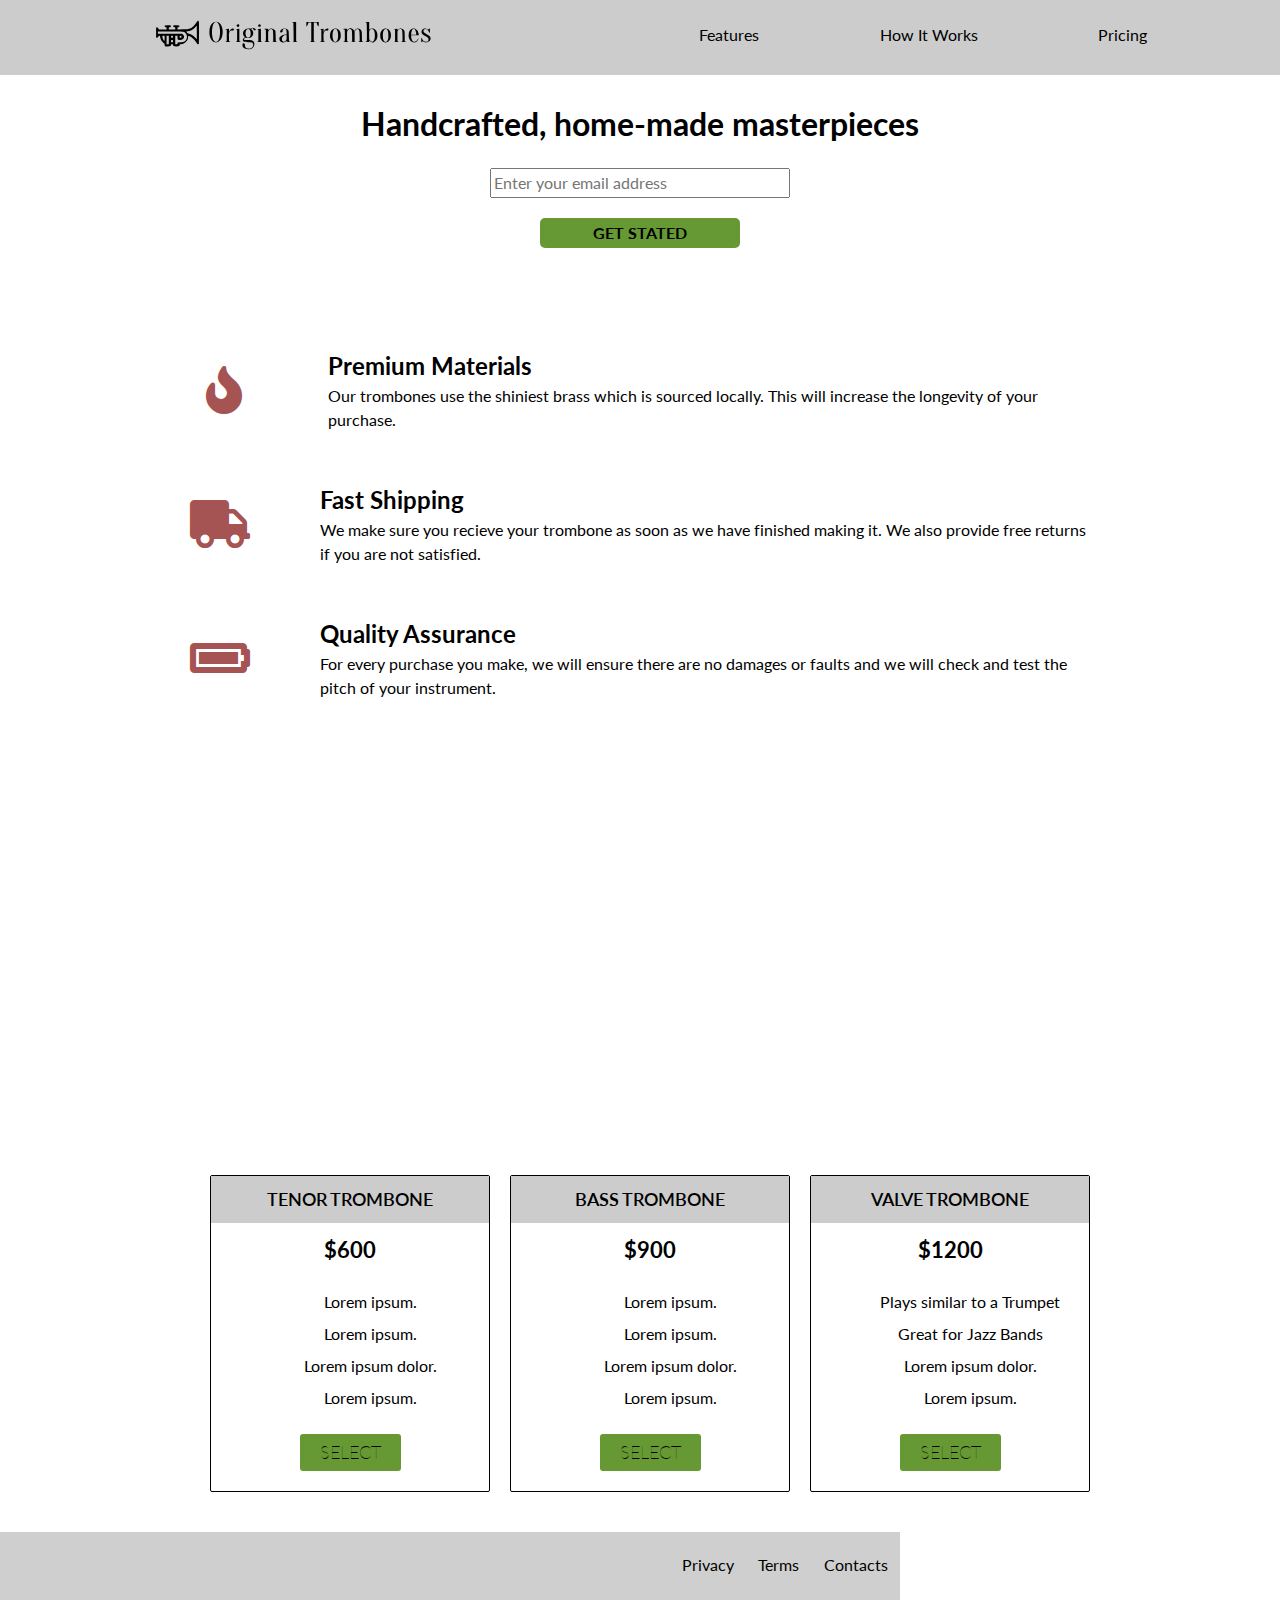
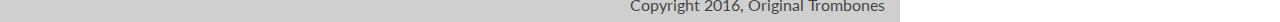
==== commit 3911e8ec: "footer style correction" ====
--- a/index.html
+++ b/index.html
@@ -12,7 +12,7 @@
     <body>
       <div class="container">
         <header id="header">
-          <nav class="navbar" id="nav-bar"> <img src="images/original_trombones.png" alt="a company logo" id="header-img"/>
+          <nav class="navbar" id="nav-bar"> <img src="images/original_trombones.svg" alt="a company logo" id="header-img"/>
             <ul class="links">
               <li><a class="nav-link" href="#features">Features</a></li>
               <li><a class="nav-link" href="#how-it-work">How It Works</a></li>
--- a/css/style.css
+++ b/css/style.css
@@ -225,12 +225,13 @@
 
 
 .footer {
-  height: 70px;
-  width: 100%;
+  height: 90px;
+  width: 100vh;
   background:  rgba(204, 204, 204, 0.95);
   margin: 0;
   display: flex;
   justify-content: flex-end;
+
 }
 
 .contact {
